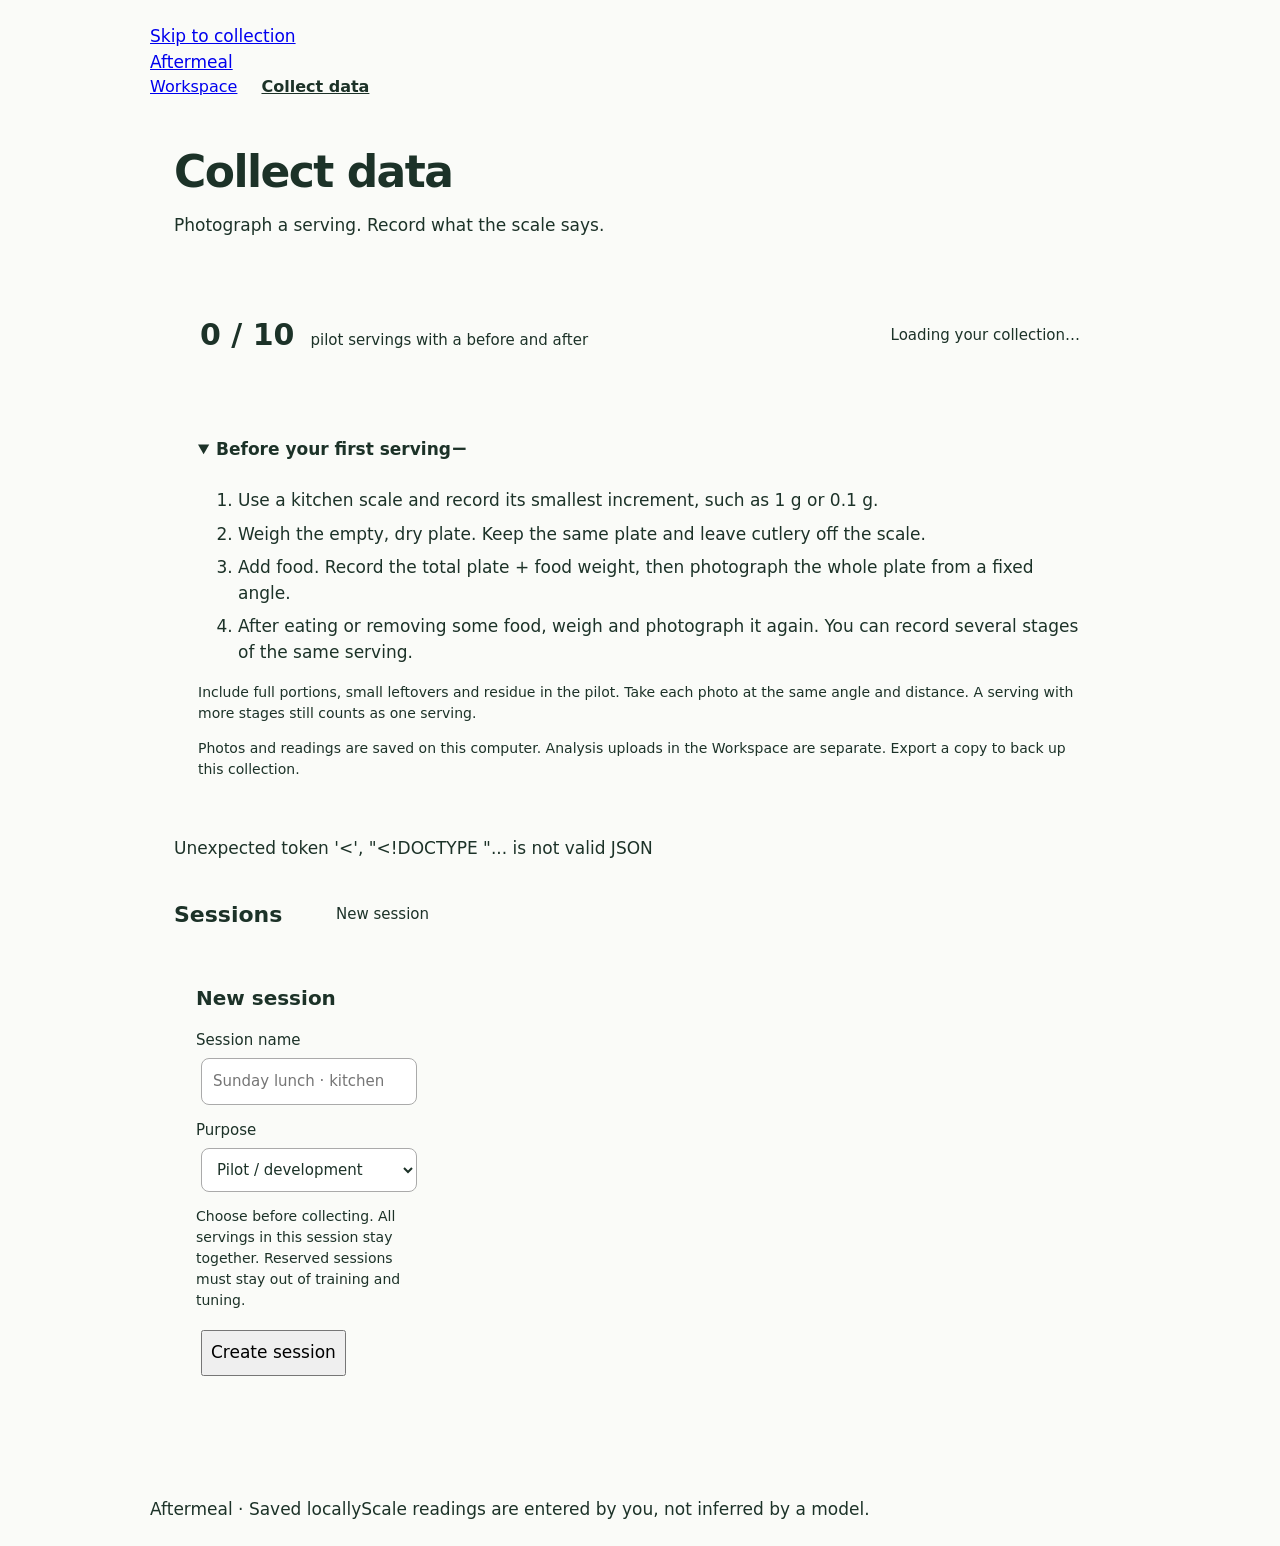
==== web/capture.html @ 0eb3eef9 "Build session and serving forms for the collection workflow" ====
<!doctype html>
<html lang="en"><head><meta charset="utf-8"><meta name="viewport" content="width=device-width, initial-scale=1"><title>Aftermeal — Collect data</title><link rel="icon" href="data:,"><link rel="stylesheet" href="/web/style.css"><link rel="stylesheet" href="/web/capture.css"><script src="/web/capture.js" defer></script></head>
<body><a class="skip-link" href="#main">Skip to collection</a><header class="header"><a class="brand" href="/">Aftermeal</a><nav aria-label="Collection navigation"><a href="/">Workspace</a><a href="/capture" aria-current="page">Collect data</a></nav></header>
<main id="main" class="capture-main">
 <div class="capture-heading"><div><h1>Collect data</h1><p>Photograph a serving. Record what the scale says.</p></div></div>
 <section class="pilot-panel" aria-label="Pilot progress"><div><strong id="pilot-count">0 / 10</strong><span>pilot servings with a before and after</span></div><p id="pair-count">Loading your collection…</p></section>
 <details class="capture-guide" open><summary>Before your first serving</summary><ol><li>Use a kitchen scale and record its smallest increment, such as 1 g or 0.1 g.</li><li>Weigh the empty, dry plate. Keep the same plate and leave cutlery off the scale.</li><li>Add food. Record the total plate + food weight, then photograph the whole plate from a fixed angle.</li><li>After eating or removing some food, weigh and photograph it again. You can record several stages of the same serving.</li></ol><p>Include full portions, small leftovers and residue in the pilot. Take each photo at the same angle and distance. A serving with more stages still counts as one serving.</p><p>Photos and readings are saved on this computer. Analysis uploads in the Workspace are separate. Export a copy to back up this collection.</p></details>
 <p id="capture-status" role="status" aria-live="polite"></p>
 <div class="capture-layout"><aside><div class="section-heading"><h2>Sessions</h2><button class="text-button" id="new-session">New session</button></div><div id="session-list"></div>
 <form id="session-form" class="card"><h3>New session</h3><label>Session name<input name="name" required maxlength="200" placeholder="Sunday lunch · kitchen"></label><label>Purpose<select name="purpose"><option value="pilot">Pilot / development</option><option value="evaluation">Reserved evaluation</option></select></label><p class="help">Choose before collecting. All servings in this session stay together. Reserved sessions must stay out of training and tuning.</p><button class="primary-button">Create session</button></form></aside>
 <section id="session-workspace" hidden><div class="section-heading"><div><h2 id="session-title"></h2><p id="session-purpose" class="help"></p></div><button id="new-serving" class="secondary-button">New serving</button></div>
 <form id="serving-form" class="card" hidden><h3>Starting portion</h3><p class="help">Enter the scale display in grams. Do not subtract the plate yourself.</p><label>Food description<input name="food" required maxlength="200" placeholder="Rice and grilled chicken"></label><div class="form-grid"><label>Empty plate (g)<input name="tare_g" type="number" min="0" max="20000" step="0.001" required></label><label>Plate + starting food (g)<input name="gross_g" type="number" min="0" max="20000" step="0.001" required></label><label>Scale increment (g)<select name="resolution_g"><option value="1">1 g</option><option value="0.1">0.1 g</option><option value="0.01">0.01 g</option><option value="0.001">0.001 g</option><option value="5">5 g</option></select></label></div><label class="photo-field">Before photo<input name="photo" type="file" accept="image/jpeg,image/png" required><img alt="Before photo preview" hidden></label><p class="help">JPEG or PNG, at least 224 × 224 pixels, up to 8 MB.</p><label>Capture notes (optional)<textarea name="note" maxlength="1000" placeholder="Camera position, lighting, or anything unusual"></textarea></label><output id="starting-net"></output><button class="primary-button">Save starting portion</button></form>
 <div id="serving-list"></div><p id="empty-session" class="empty-state">Start with one serving. Its before photo and weight stay attached to every later stage.</p>
 <section id="serving-detail" class="card" hidden><div class="section-heading"><div><h3 id="food-title"></h3><p id="serving-meta" class="help"></p></div></div><p id="excluded" class="error" hidden></p><div id="reading-list"></div>
 <form id="reading-form"><h3 id="reading-form-title">Add an after reading</h3><div class="form-grid"><label>Plate + remaining food (g)<input name="gross_g" type="number" min="0" max="20000" step="0.001" required></label><label>What is visible?<select name="material" required><option value="">Choose what you see</option><option value="portion">A food portion</option><option value="residue">Thin residue / crumbs</option><option value="empty">Clean, empty plate</option><option value="uncertain">Uncertain</option></select></label></div><label class="photo-field" id="after-photo-field">After photo<input name="photo" type="file" accept="image/jpeg,image/png" required><img alt="After photo preview" hidden></label><label id="note-label">Notes / correction reason<textarea name="note" maxlength="1000"></textarea></label><output id="remaining-net"></output><p class="help">Record the scale reading even when you see only residue. “Residue” does not imply zero mass.</p><div class="button-row"><button class="primary-button" id="save-reading">Save after reading</button><button type="button" class="text-button" id="cancel-correction" hidden>Cancel correction</button></div></form>
 <details class="exclude-panel"><summary>Exclude an incorrect serving</summary><p class="help">Use this if the starting weight, plate or photo is wrong. The record and its history remain in the export, marked excluded. Create a new serving with the correct starting record.</p><form id="exclude-form"><label>Reason<textarea name="reason" required maxlength="1000"></textarea></label><button class="secondary-button">Exclude serving</button></form></details>
 </section></section></div>
</main><footer><span>Aftermeal · Saved locally</span><span>Scale readings are entered by you, not inferred by a model.</span></footer></body></html>
---- web/style.css ----
body{font:17px/1.5 system-ui;max-width:980px;margin:auto;padding:24px;color:#1c3228;background:#fafbf8}section{margin:30px 0}button,input,select{font:inherit;padding:8px;margin:5px}button{cursor:pointer}.photos{display:grid;grid-template-columns:1fr 1fr;gap:16px}figure{margin:0}img{display:block;width:100%;height:300px;object-fit:contain;background:#eef1eb}#estimate{font-size:28px;font-weight:700}progress{margin-left:12px}label{display:block}[hidden]{display:none!important}@media(max-width:600px){.photos{gap:8px}img{height:200px}body{padding:16px}}
---- web/capture.css ----
.capture-main { max-width:1120px; margin:40px auto 80px; padding:0 24px; }
.capture-heading,.section-heading { display:flex; justify-content:space-between; align-items:center; gap:20px; }
.capture-heading h1 { font-size:44px; letter-spacing:-.035em; margin:0; }
.capture-heading p { color:var(--secondary); margin:8px 0 28px; }
.header nav { display:flex; gap:24px; font-size:16px; }
.header a[aria-current] { color:var(--ink); font-weight:600; }
.secondary-button { display:inline-block; border:1px solid var(--line); border-radius:22px; padding:10px 18px; background:white; font:inherit; font-size:15px; text-decoration:none; color:var(--ink); }
.text-button { color:var(--accent); border:0; background:transparent; padding:8px 0; font:inherit; font-size:15px; }
.pilot-panel { display:flex; justify-content:space-between; align-items:center; gap:20px; background:var(--surface); border-radius:14px; padding:22px 26px; margin:20px 0; }
.pilot-panel strong { font-size:30px; margin-right:16px; }
.pilot-panel span,.pilot-panel p { font-size:15px; color:var(--secondary); }
.capture-guide { border:1px solid var(--line); border-radius:12px; padding:18px 24px; margin:24px 0; }
.capture-guide summary { cursor:pointer; font-weight:600; }
.capture-main summary::after { content:'+'; font-size:20px; flex-shrink:0; }
.capture-main details[open]>summary::after { content:'−'; }
.capture-guide summary { padding:8px 0; }
.capture-guide li { margin:8px 0; }
.capture-guide p,.help { color:var(--secondary); font-size:14px; line-height:1.5; }
.capture-layout { display:grid; grid-template-columns:260px minmax(0,1fr); gap:32px; align-items:start; }
.capture-layout.empty-collection { grid-template-columns:minmax(0,1fr); max-width:600px; margin:0 auto; }
.capture-layout h2 { font-size:22px; margin:16px 0; }
.capture-layout h3 { font-size:20px; margin:0 0 16px; }
.card { border:1px solid var(--line); border-radius:14px; padding:22px; margin:14px 0; }
.capture-main label { display:block; font-size:15px; margin:14px 0; }
.capture-main input,.capture-main textarea,.capture-main select { display:block; width:100%; box-sizing:border-box; min-width:0; border:1px solid #aaa; border-radius:8px; padding:11px; background:white; color:var(--ink); font:inherit; margin-top:7px; min-height:44px; }
.capture-main textarea { min-height:80px; resize:vertical; }
.capture-main input[type=file] { font-size:13px; }
.capture-main button:focus-visible,.capture-main a:focus-visible,.capture-main input:focus-visible,.capture-main select:focus-visible,.capture-main textarea:focus-visible { outline:3px solid var(--accent); outline-offset:3px; }
.form-grid { display:grid; grid-template-columns:repeat(2,minmax(0,1fr)); gap:0 18px; }
.photo-field img { width:100%; max-height:250px; object-fit:contain; background:var(--surface); border-radius:8px; margin-top:10px; }
.session-item,.serving-item { display:block; width:100%; border:1px solid var(--line); border-radius:10px; padding:14px; margin:8px 0; text-align:left; background:white; font:inherit; overflow-wrap:anywhere; }
.session-item[aria-pressed=true],.serving-item[aria-pressed=true] { border-color:var(--accent); background:#f4f8fe; }
.session-item small,.serving-item small { display:block; color:var(--secondary); margin-top:4px; }
.reading { display:grid; grid-template-columns:100px minmax(0,1fr); gap:18px; padding:20px 0; border-bottom:1px solid var(--line); }
.reading img { width:100px; height:90px; object-fit:contain; background:var(--surface); border-radius:8px; }
.reading p { margin:3px 0; font-size:15px; }
.reading strong { font-size:20px; }
.reading details { font-size:13px; margin-top:10px; }
.reading li { margin:6px 0; }
output { display:block; margin:16px 0; font-weight:600; }
.empty-state { padding:40px 15px; text-align:center; color:var(--secondary); }
.error { color:var(--error); }
#capture-status { min-height:24px; margin:20px 0; overflow-wrap:anywhere; }
.button-row { display:flex; gap:18px; align-items:center; }
.exclude-panel { border-top:1px solid var(--line); margin-top:30px; padding-top:18px; }
.exclude-panel summary { font-size:14px; cursor:pointer; }
@media(max-width:760px) { .capture-layout { grid-template-columns:1fr; gap:16px; }.capture-heading { display:block; }.capture-heading h1 { font-size:36px; }.pilot-panel { display:block; }.pilot-panel strong,.pilot-panel span { display:block; }.capture-main { margin-top:26px; padding:0 16px; }.card { padding:16px; }.form-grid { grid-template-columns:1fr; }.header nav { gap:12px; font-size:14px; }.reading { grid-template-columns:75px minmax(0,1fr);gap:12px; }.reading img { width:75px; }.section-heading { flex-wrap:wrap; } }
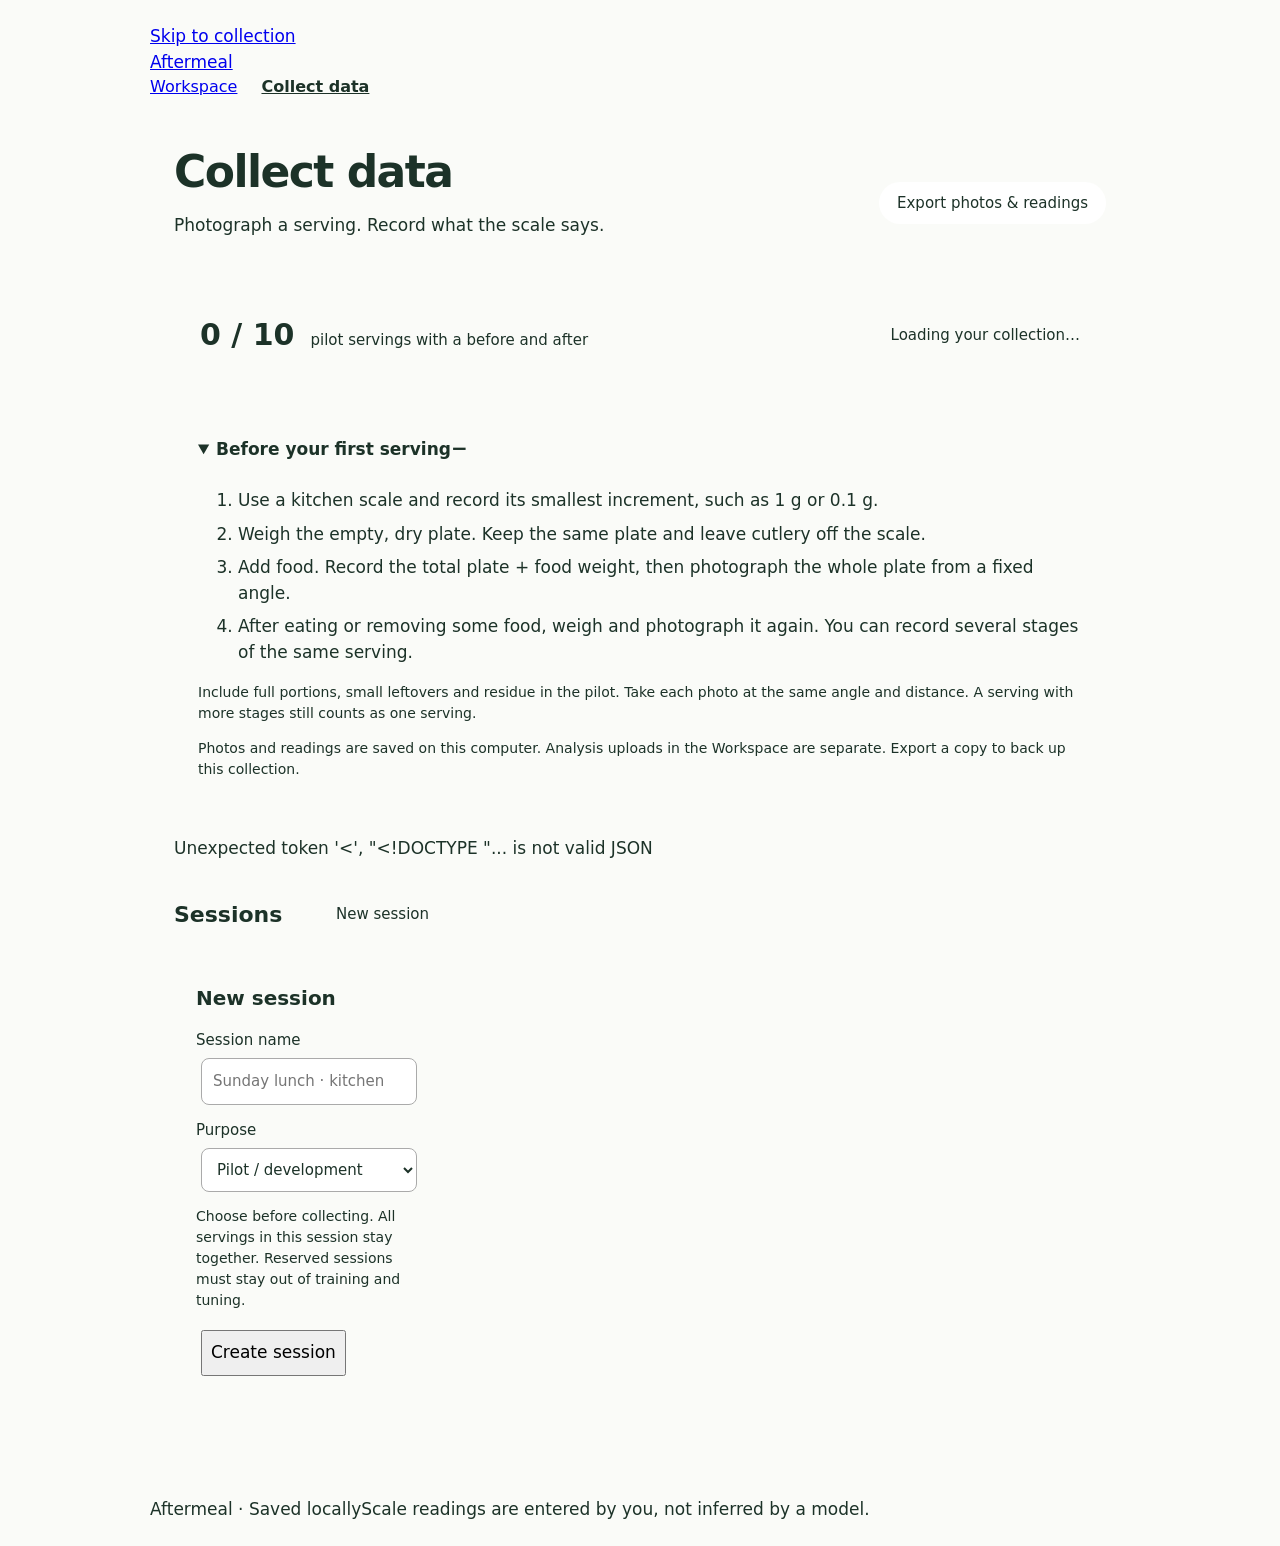
==== commit 68ee343a: "Export weighed records and photos as a portable archive" ====
--- a/web/capture.html
+++ b/web/capture.html
@@ -2,7 +2,7 @@
 <html lang="en"><head><meta charset="utf-8"><meta name="viewport" content="width=device-width, initial-scale=1"><title>Aftermeal — Collect data</title><link rel="icon" href="data:,"><link rel="stylesheet" href="/web/style.css"><link rel="stylesheet" href="/web/capture.css"><script src="/web/capture.js" defer></script></head>
 <body><a class="skip-link" href="#main">Skip to collection</a><header class="header"><a class="brand" href="/">Aftermeal</a><nav aria-label="Collection navigation"><a href="/">Workspace</a><a href="/capture" aria-current="page">Collect data</a></nav></header>
 <main id="main" class="capture-main">
- <div class="capture-heading"><div><h1>Collect data</h1><p>Photograph a serving. Record what the scale says.</p></div></div>
+ <div class="capture-heading"><div><h1>Collect data</h1><p>Photograph a serving. Record what the scale says.</p></div><a class="secondary-button" href="/api/capture/export" id="export">Export photos &amp; readings</a></div>
  <section class="pilot-panel" aria-label="Pilot progress"><div><strong id="pilot-count">0 / 10</strong><span>pilot servings with a before and after</span></div><p id="pair-count">Loading your collection…</p></section>
  <details class="capture-guide" open><summary>Before your first serving</summary><ol><li>Use a kitchen scale and record its smallest increment, such as 1 g or 0.1 g.</li><li>Weigh the empty, dry plate. Keep the same plate and leave cutlery off the scale.</li><li>Add food. Record the total plate + food weight, then photograph the whole plate from a fixed angle.</li><li>After eating or removing some food, weigh and photograph it again. You can record several stages of the same serving.</li></ol><p>Include full portions, small leftovers and residue in the pilot. Take each photo at the same angle and distance. A serving with more stages still counts as one serving.</p><p>Photos and readings are saved on this computer. Analysis uploads in the Workspace are separate. Export a copy to back up this collection.</p></details>
  <p id="capture-status" role="status" aria-live="polite"></p>
